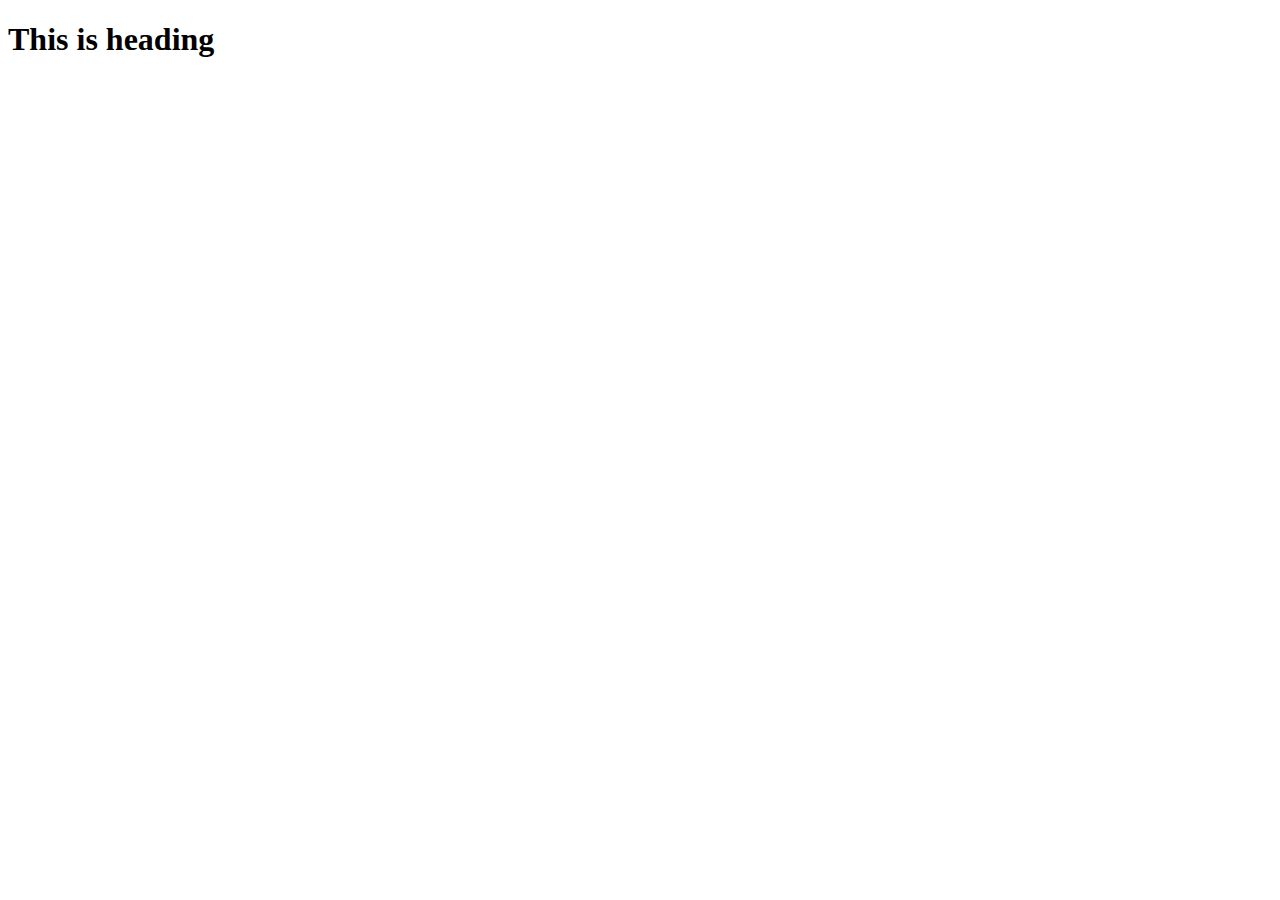
==== index.html @ 37a06f7b "Added heading" ====
<!DOCTYPE html>
<html lang="en">
<head>
    <meta charset="UTF-8">
    <meta http-equiv="X-UA-Compatible" content="IE=edge">
    <meta name="viewport" content="width=device-width, initial-scale=1.0">
    <title>Document</title>
</head>
<body>
    <h1>This is heading </h1>
</body>
</html>
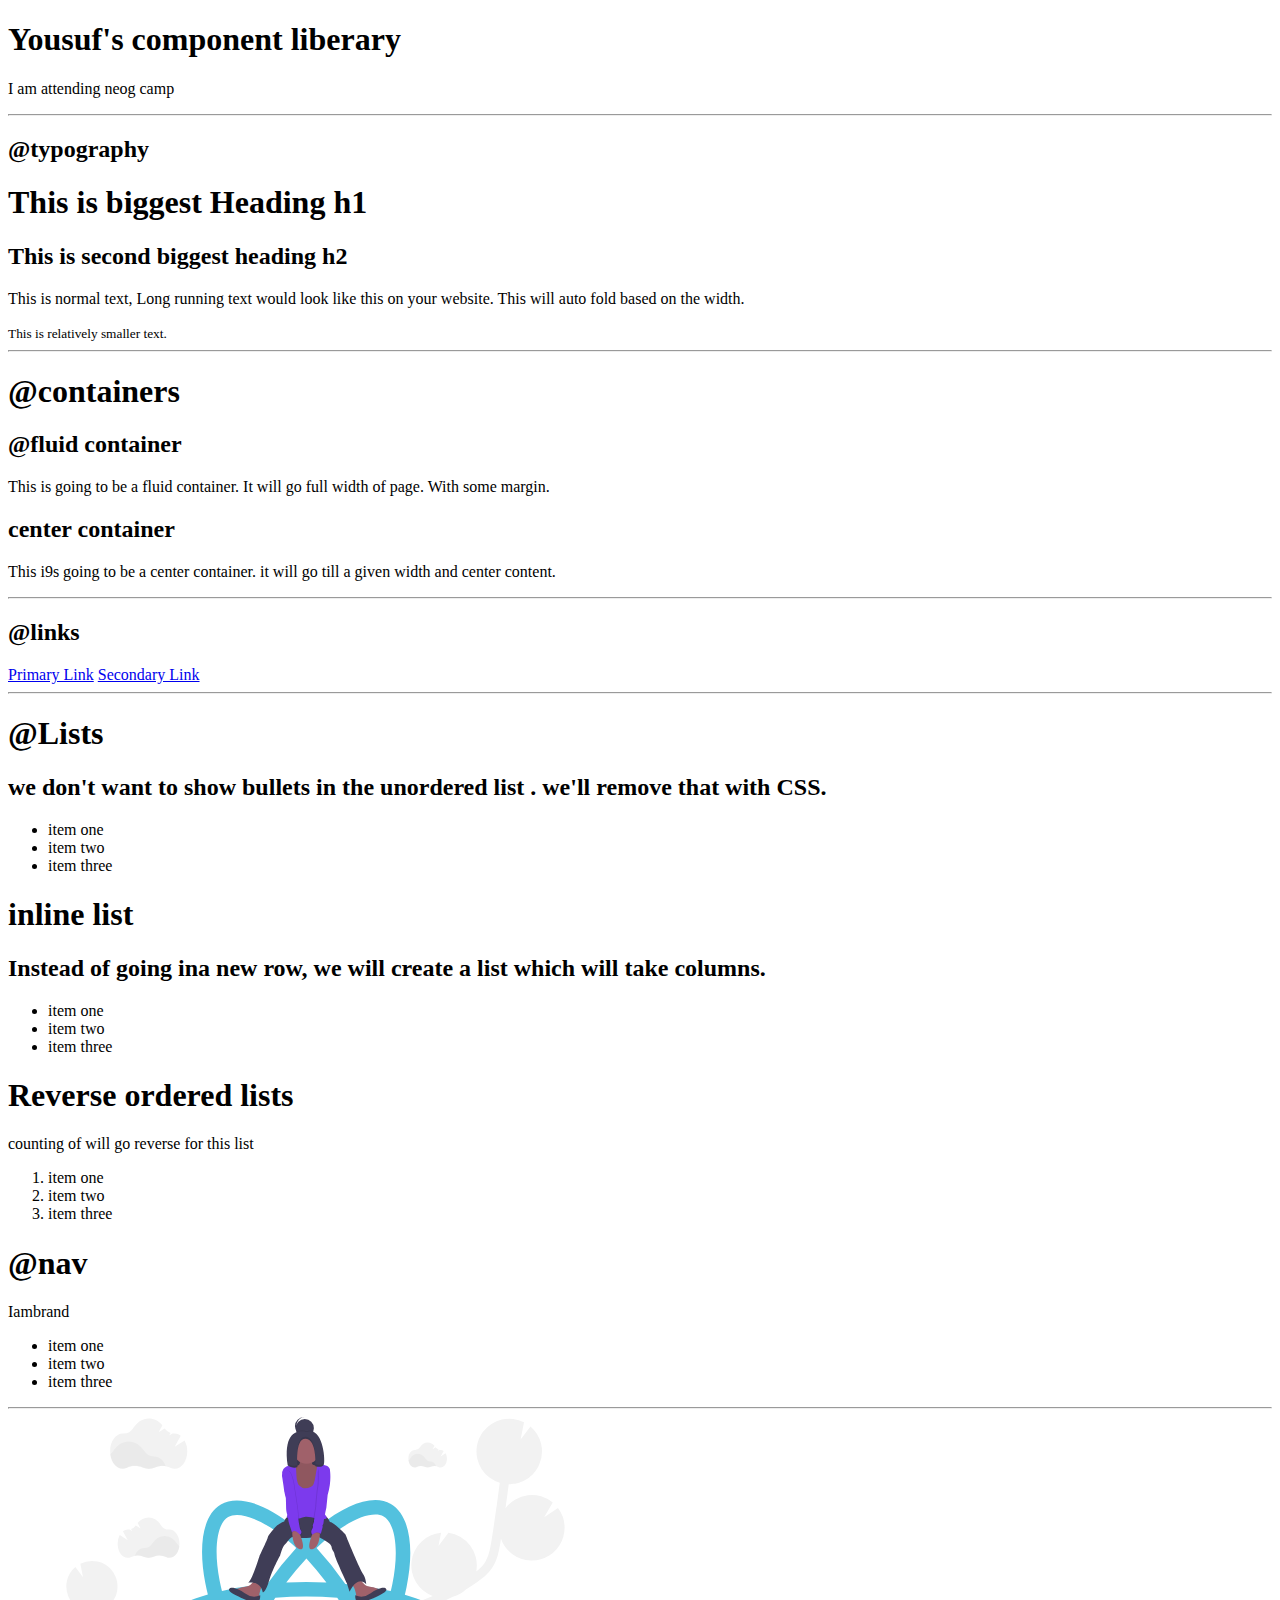
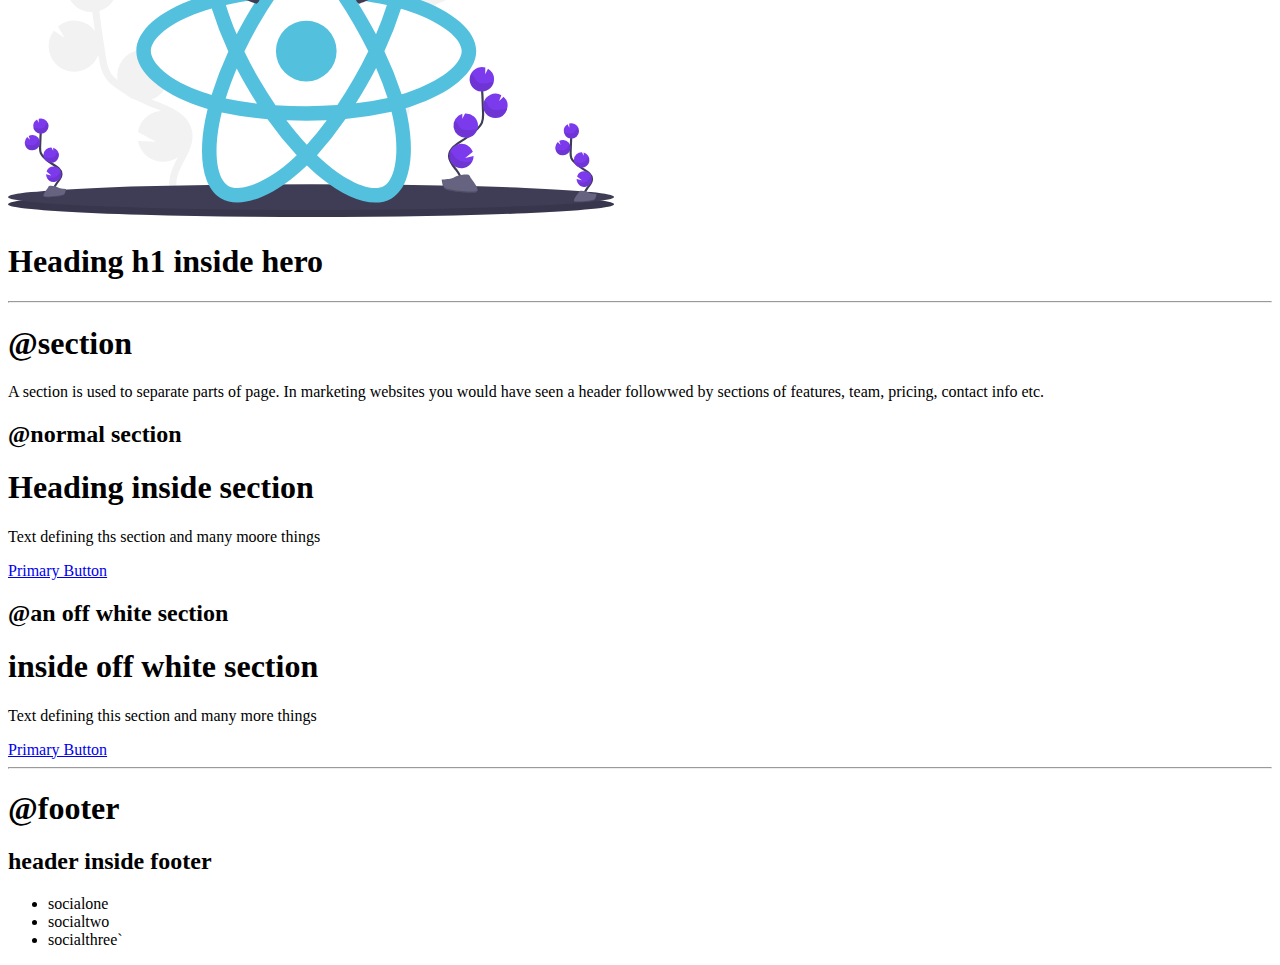
==== commit f014b7ce: "Build the components for the side without css" ====
--- a/index.html
+++ b/index.html
@@ -4,9 +4,122 @@
     <meta charset="UTF-8">
     <meta http-equiv="X-UA-Compatible" content="IE=edge">
     <meta name="viewport" content="width=device-width, initial-scale=1.0">
-    <title>Document</title>
+    <title>component Libarary</title>
 </head>
 <body>
-    <h1>This is heading </h1>
+    <h1>Yousuf's component liberary </h1>
+    <p>I am attending neog camp  </p> 
+
+    <hr>
+    <h2>@typography</h2>
+    <h1>This is biggest Heading h1</h1>
+    <h2>This is second biggest heading h2</h2>
+    <p>This is normal text, Long running text would look like this on your website. This will auto fold based on the width.</p>
+
+    <small>This is relatively smaller text.</small>
+    
+    <hr>
+
+    <h1>@containers</h1>
+
+    <h2>@fluid container</h2>
+
+    <p>This is going to be a fluid container. It will go full width of page. With some margin.</p>
+
+    <h2>center container</h2>
+
+    <p>This i9s going to be a center container. it will go till a given width and center content.</p>
+
+    <hr>
+
+    <h2>@links</h2>
+
+    <a href="/">Primary Link</a>
+    <a href="/">Secondary Link</a>
+
+    <hr>
+
+    <h1>@Lists</h1>
+    
+    <h2>we don't want to show bullets in the unordered list . we'll remove that with CSS.</h2>
+
+    <ul>
+        <li>item one</li>
+        <li>item two</li>
+        <li>item three</li>
+    </ul>
+
+    <h1>inline list </h1>
+
+    <h2>Instead of going ina new row, we will create a list which will take columns.</h2>
+
+    <ul>
+        <li>item one</li>
+        <li>item two</li>
+        <li>item three</li>
+    </ul>
+
+    <h1>Reverse ordered lists</h1>
+
+    <p>counting of will go reverse for this list </p>
+
+    <ol>
+        <li>item one</li>
+        <li>item two</li>
+        <li>item three</li>
+    </ol>
+
+    <h1>@nav</h1>
+
+    <nav>
+        <div>Iambrand</div>
+        <ul>
+            <li>item one</li>
+            <li>item two</li>
+            <li>item three</li>
+        </ul>
+    </nav>
+
+    <hr>
+
+    <header>
+        <img height="400ox" width="'400px" src="images/hero.svg" alt="">
+        <h1>Heading h1 inside hero</h1>
+    </header>
+
+    <hr>
+
+    <h1>@section</h1>
+
+    <p>A section is used to separate parts of page. In marketing websites you would have seen a header followwed by sections of features, team, pricing, contact info etc.</p>
+
+    <h2>@normal section</h2>
+
+    <h1>Heading inside section</h1>
+
+    <p>Text defining ths section and many moore things </p>
+
+    <a href="/">Primary Button</a>
+
+    <h2>@an off white section</h2>
+
+    <h1>inside off white section</h1>
+
+    <p>Text defining this section and many more things</p>
+
+    <a href="/">Primary Button</a>
+
+    <hr>
+
+    <h1>@footer</h1>
+
+    <h2>header inside footer</h2>
+
+    <ul>
+        <li>socialone</li>
+        <li>socialtwo</li>
+        <li>socialthree`</li>
+    </ul>
+
 </body>
 </html>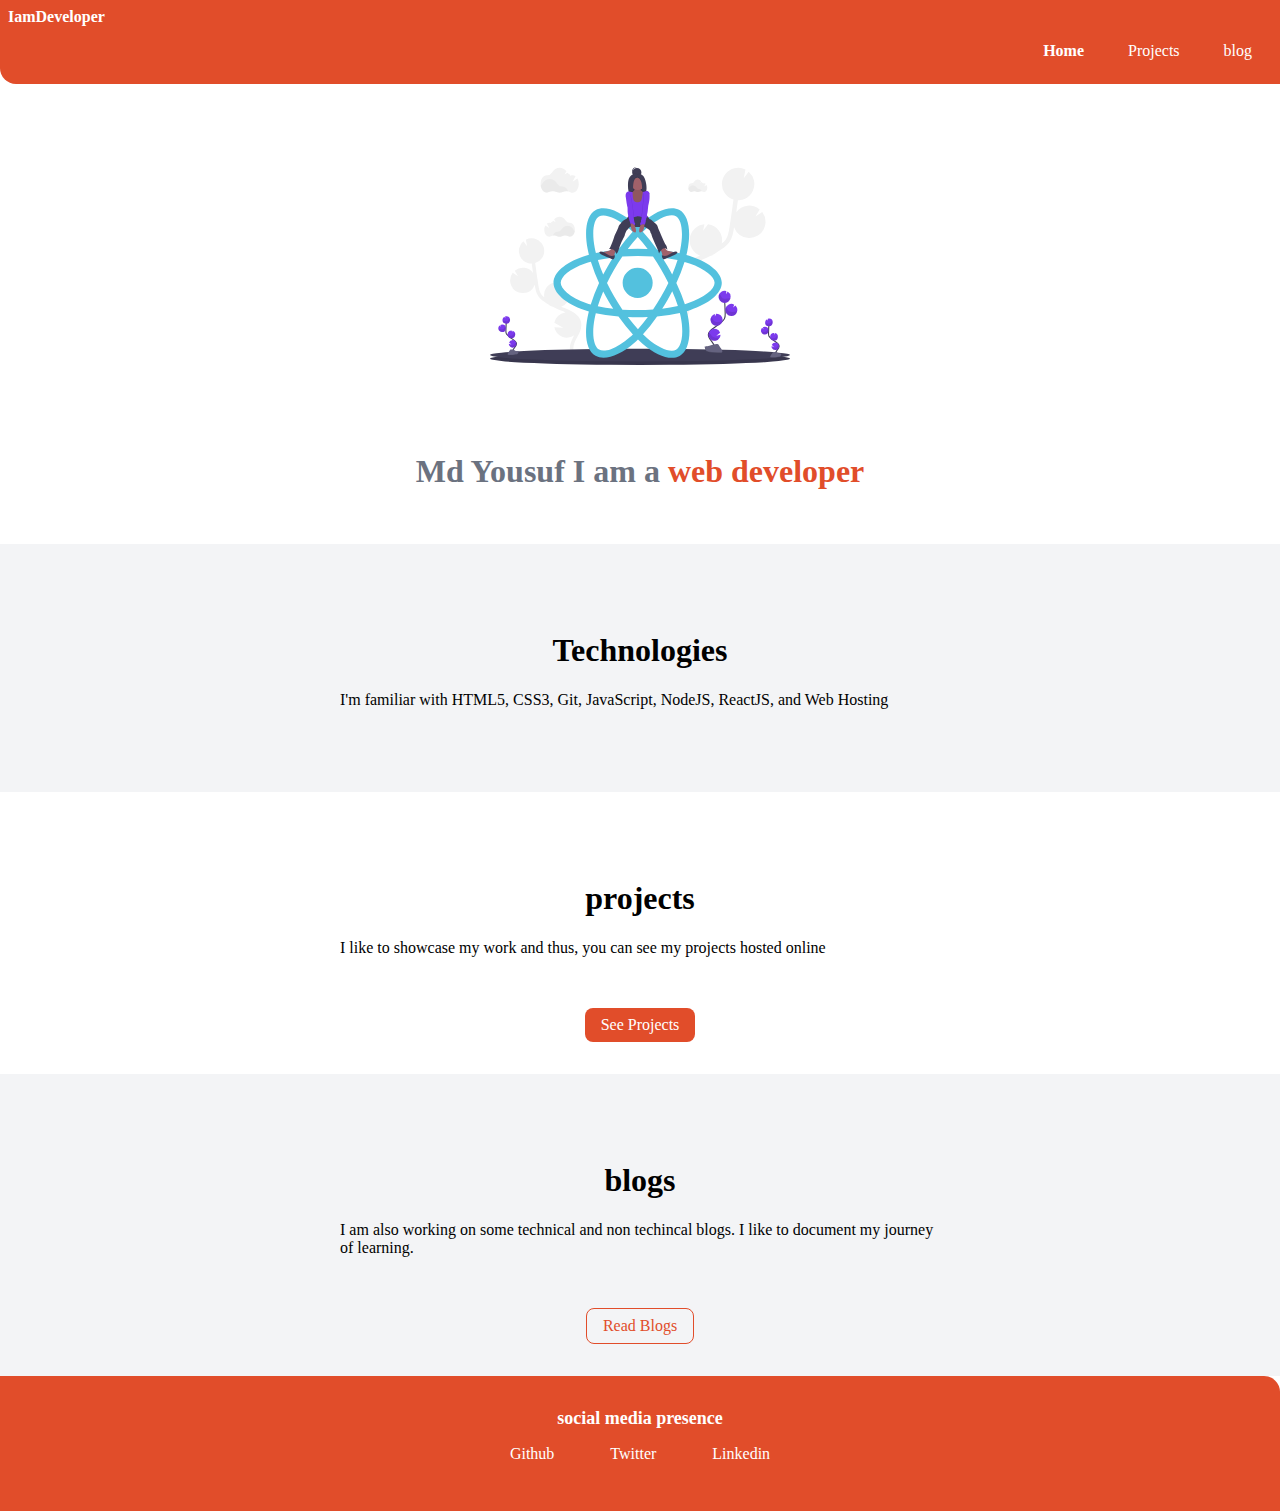
==== commit 83ba5f0d: "updated" ====
--- a/index.html
+++ b/index.html
@@ -4,122 +4,63 @@
     <meta charset="UTF-8">
     <meta http-equiv="X-UA-Compatible" content="IE=edge">
     <meta name="viewport" content="width=device-width, initial-scale=1.0">
-    <title>component Libarary</title>
+    <title>Home | md Yousuf's portfolio</title>
+    <link rel="stylesheet" href="style.css">
 </head>
 <body>
-    <h1>Yousuf's component liberary </h1>
-    <p>I am attending neog camp  </p> 
-
-    <hr>
-    <h2>@typography</h2>
-    <h1>This is biggest Heading h1</h1>
-    <h2>This is second biggest heading h2</h2>
-    <p>This is normal text, Long running text would look like this on your website. This will auto fold based on the width.</p>
-
-    <small>This is relatively smaller text.</small>
-    
-    <hr>
-
-    <h1>@containers</h1>
-
-    <h2>@fluid container</h2>
-
-    <p>This is going to be a fluid container. It will go full width of page. With some margin.</p>
-
-    <h2>center container</h2>
-
-    <p>This i9s going to be a center container. it will go till a given width and center content.</p>
-
-    <hr>
-
-    <h2>@links</h2>
-
-    <a href="/">Primary Link</a>
-    <a href="/">Secondary Link</a>
-
-    <hr>
-
-    <h1>@Lists</h1>
-    
-    <h2>we don't want to show bullets in the unordered list . we'll remove that with CSS.</h2>
-
-    <ul>
-        <li>item one</li>
-        <li>item two</li>
-        <li>item three</li>
-    </ul>
-
-    <h1>inline list </h1>
-
-    <h2>Instead of going ina new row, we will create a list which will take columns.</h2>
-
-    <ul>
-        <li>item one</li>
-        <li>item two</li>
-        <li>item three</li>
-    </ul>
-
-    <h1>Reverse ordered lists</h1>
-
-    <p>counting of will go reverse for this list </p>
-
-    <ol>
-        <li>item one</li>
-        <li>item two</li>
-        <li>item three</li>
-    </ol>
-
-    <h1>@nav</h1>
-
-    <nav>
-        <div>Iambrand</div>
-        <ul>
-            <li>item one</li>
-            <li>item two</li>
-            <li>item three</li>
+    <nav class="navigation container">
+        <div class="nav-brand">IamDeveloper</div>
+        <ul class="list-non-bullet nav-pills">
+            <li class="list-item-inline"><a class="link link-active" href="/">Home</a></li class="list-item-inline">
+            <li class="list-item-inline"><a class="link" href="/projects.html
+                ">Projects</a></li class="list-item-inline">
+            <li class="list-item-inline"><a class="link" href="/blogs.html">blog</a></li>
         </ul>
     </nav>
 
-    <hr>
-
-    <header>
-        <img height="400ox" width="'400px" src="images/hero.svg" alt="">
-        <h1>Heading h1 inside hero</h1>
+    <header class="hero">
+        <img class="hero-img" height="300ox" width="300px" src="images/hero.svg" alt="">
+        <h1 class="hero-heading">Md Yousuf I am a <span class="heading-inverted">web developer</span> </h1>
     </header>
 
-    <hr>
+    <section class="section ow">
+        <div class="container container-center">
+            <h1>Technologies</h1>
+            <p>I'm familiar with HTML5, CSS3, Git, JavaScript, NodeJS, ReactJS, and Web Hosting</p>
+        </div>
+       
+       </section>
 
-    <h1>@section</h1>
+    <section class="section">
+        <div class="container container-center">
+            <h1>projects</h1>
+            <p>I like to showcase my work and thus, you can see my projects hosted online</p>
+        </div>
+        <div class="button">
+            <a class="link link-primary" href="/projects.html">See Projects</a>
+        </div>
+       
+       </section>
+    
+       <section class="section ow">
+        <div class="container container-center">
+            <h1>blogs</h1>
+            <p>I am also working on some technical and non techincal blogs. I like to document my journey of learning.</p>
+        </div>
+        <div class="button">
+            <a class="link link-secondary" href="/blogs.html">Read Blogs</a>
+        </div>
+       </section>
 
-    <p>A section is used to separate parts of page. In marketing websites you would have seen a header followwed by sections of features, team, pricing, contact info etc.</p>
-
-    <h2>@normal section</h2>
-
-    <h1>Heading inside section</h1>
-
-    <p>Text defining ths section and many moore things </p>
-
-    <a href="/">Primary Button</a>
-
-    <h2>@an off white section</h2>
-
-    <h1>inside off white section</h1>
-
-    <p>Text defining this section and many more things</p>
-
-    <a href="/">Primary Button</a>
-
-    <hr>
-
-    <h1>@footer</h1>
-
-    <h2>header inside footer</h2>
-
-    <ul>
-        <li>socialone</li>
-        <li>socialtwo</li>
-        <li>socialthree`</li>
-    </ul>
-
+       <footer class="footer">
+        <div class="footer-header"
+        >social media presence</div>
+    
+        <ul class="social-links list-non-bullet">
+            <li class="list-item-inline" > <a class="link" href="https://github.com/mdyousuf10"> Github</a> </li>
+            <li class="list-item-inline" > <a class="link" href="">Twitter</a> </li>
+            <li class="list-item-inline" > <a class="link" href="https://www.linkedin.com/in/md-yousuf-farooqui-773916187/">Linkedin</a> </li>
+        </ul>
+    </footer>
 </body>
 </html>--- a/style.css
+++ b/style.css
@@ -0,0 +1,146 @@
+@import url(":https://fonts.googleapis.com/css2?family=Work+Sans:wght@300&display=swap");
+
+:root{
+    --primary-color: #E14D2A;
+    --dark-gray: #6b7280;
+    --off-white: #f3f4f6;
+}
+
+body{
+    font-family: "work sans";
+    margin: 0px;
+    
+}
+
+hr{
+    margin: 2rem,0rem;
+}
+
+.margin-md{
+    margin: 2rem;
+}
+
+/* Buttons */
+
+.button{
+    display: flex;
+    align-items: center;
+}
+
+/* conntainers */
+.container{
+    padding-left: 1rem;
+    padding-right: 1rem;
+}
+.container-center{
+    max-width: 600px;
+    margin:auto;
+    padding: 35px;
+}
+/* links*/
+.link{
+    text-decoration: none;
+    padding: 0.5rem 1rem;
+    margin: auto;
+}
+.link-primary{
+    background-color: var(--primary-color);
+    border-radius: 0.5rem;
+    color: white;
+}
+.link-secondary{
+    color: var(--primary-color);
+    border-radius: 0.5rem;
+    border: 1px solid var(--primary-color);
+}
+
+/* list */
+
+.list-non-bullet{
+    list-style: none ;
+    padding: 0rem, 0.5rem;
+}
+.list-item-inline{
+    display: inline;
+    padding: 10px;
+
+}
+
+/* navigation */
+
+.navigation{
+    background-color: var(--primary-color);
+    color: white;
+    border-bottom-left-radius: 1rem;
+    padding: 0.5rem;
+}
+
+.navigation .nav-brand{
+    font-weight: bold;
+}
+
+.navigation .nav-pills{
+    text-align: right;
+}
+.navigation .link{
+    color: white;
+    padding: 10px;
+
+}
+.navigation .link-active{
+    font-weight: bold;
+}
+
+/* header */
+.hero{
+    padding: 2rem;
+}
+.hero .hero-img{
+    max-width: 500px;
+    display: block;
+    margin: auto;
+}
+.hero .hero-heading{
+    padding-top: 1rem;
+    color: var(--dark-gray);
+    text-align: center;
+}
+.hero .hero-heading
+.heading-inverted{
+    color: var(--primary-color);
+}
+
+/* sections */
+.section{
+    padding: 2rem;
+}
+
+.section h1{
+    text-align: center;
+
+}
+
+.ow{
+    background-color: var(--off-white);
+}
+
+/* footer */
+
+.footer{
+    background-color: var(--primary-color);
+    padding: 2rem 1rem;
+    text-align: center;
+    color: white;
+    border-top-right-radius:1rem ;
+}
+.footer .footer-header{
+    font-weight: bold;
+    font-size: large;
+}
+
+.footer .link{
+    color: white;
+}
+.footer ul{
+    padding-inline-start: 0px;
+}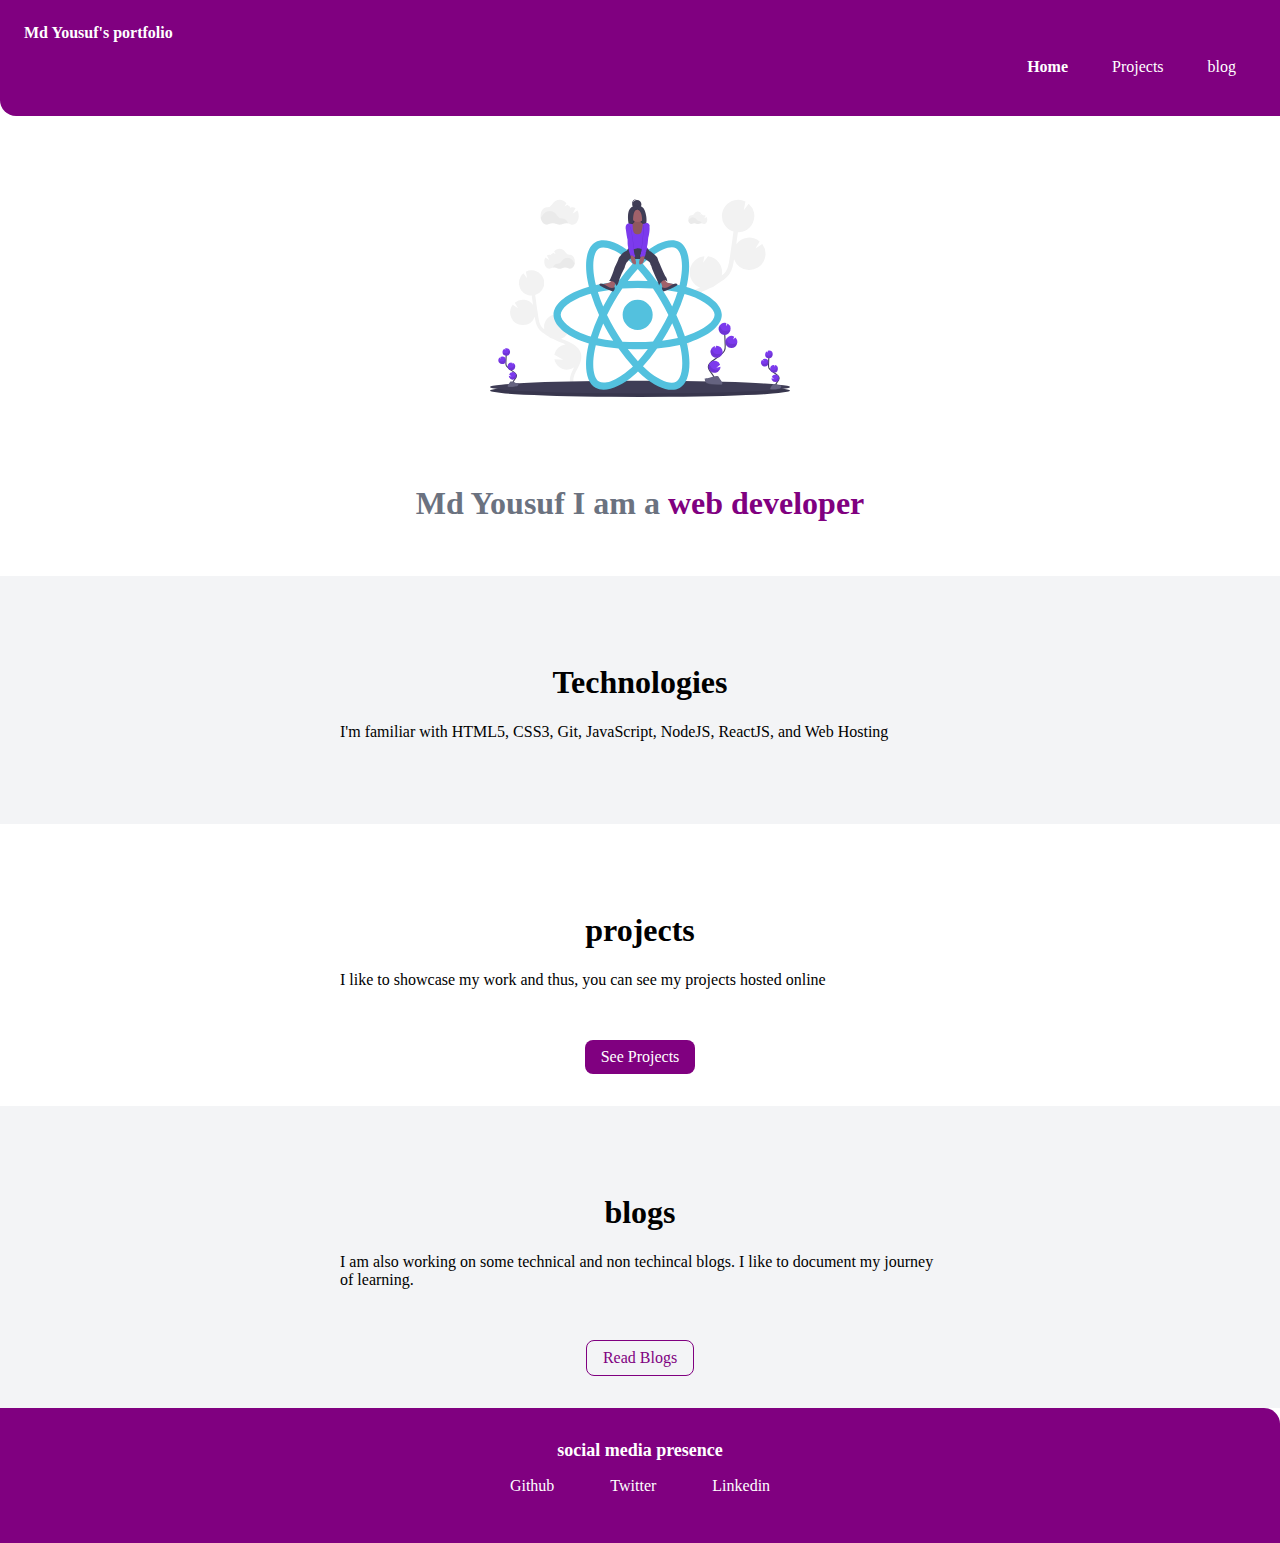
==== commit a9b4c0eb: "update" ====
--- a/index.html
+++ b/index.html
@@ -9,7 +9,7 @@
 </head>
 <body>
     <nav class="navigation container">
-        <div class="nav-brand">IamDeveloper</div>
+        <div class="nav-brand">Md Yousuf's portfolio</div>
         <ul class="list-non-bullet nav-pills">
             <li class="list-item-inline"><a class="link link-active" href="/">Home</a></li class="list-item-inline">
             <li class="list-item-inline"><a class="link" href="/projects.html
--- a/style.css
+++ b/style.css
@@ -1,7 +1,7 @@
 @import url(":https://fonts.googleapis.com/css2?family=Work+Sans:wght@300&display=swap");
 
 :root{
-    --primary-color: #E14D2A;
+    --primary-color: purple;
     --dark-gray: #6b7280;
     --off-white: #f3f4f6;
 }
@@ -72,7 +72,7 @@
     background-color: var(--primary-color);
     color: white;
     border-bottom-left-radius: 1rem;
-    padding: 0.5rem;
+    padding: 1.5rem;
 }
 
 .navigation .nav-brand{
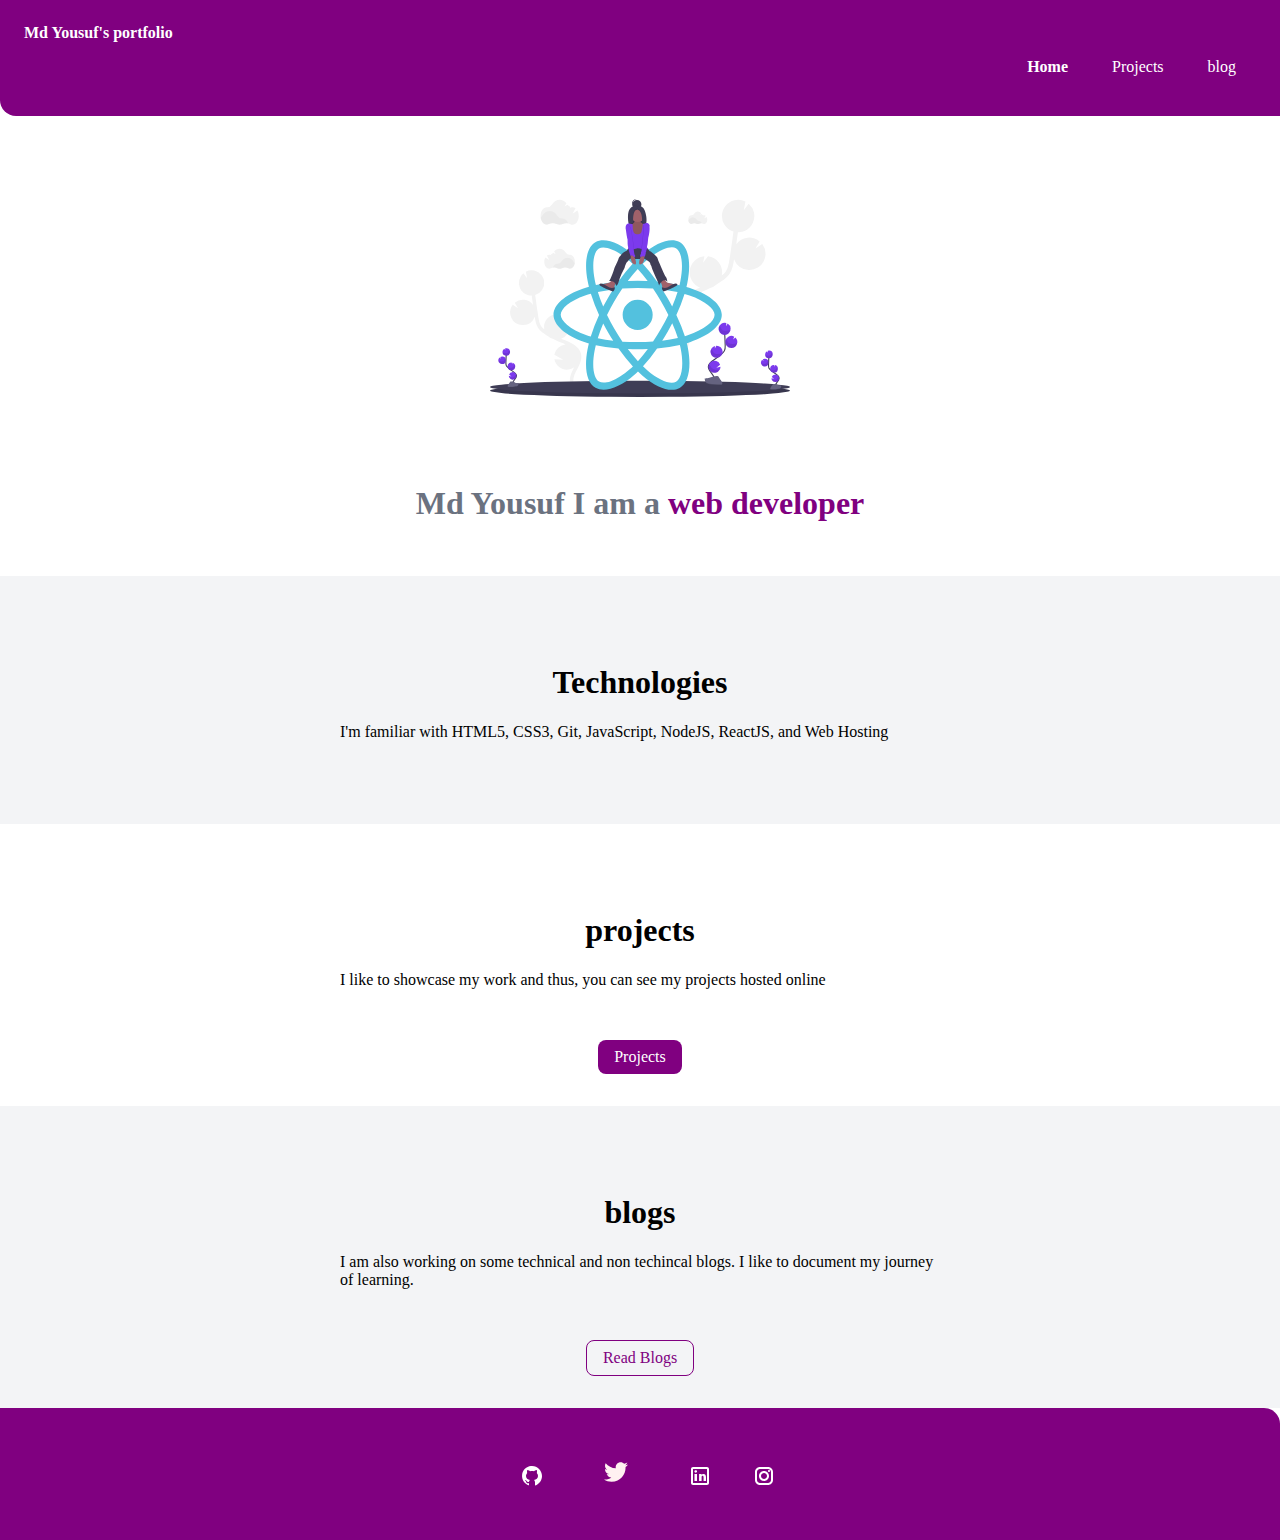
==== commit 32bff325: "added new styling" ====
--- a/index.html
+++ b/index.html
@@ -19,7 +19,7 @@
     </nav>
 
     <header class="hero">
-        <img class="hero-img" height="300ox" width="300px" src="images/hero.svg" alt="">
+        <img class="hero-img" height="300ox" width="300px" class="social-icons" src="images/hero.svg" alt="">
         <h1 class="hero-heading">Md Yousuf I am a <span class="heading-inverted">web developer</span> </h1>
     </header>
 
@@ -37,7 +37,7 @@
             <p>I like to showcase my work and thus, you can see my projects hosted online</p>
         </div>
         <div class="button">
-            <a class="link link-primary" href="/projects.html">See Projects</a>
+            <a class="link link-primary " href="/projects.html">Projects</a>
         </div>
        
        </section>
@@ -53,13 +53,19 @@
        </section>
 
        <footer class="footer">
-        <div class="footer-header"
-        >social media presence</div>
+        
     
         <ul class="social-links list-non-bullet">
-            <li class="list-item-inline" > <a class="link" href="https://github.com/mdyousuf10"> Github</a> </li>
-            <li class="list-item-inline" > <a class="link" href="">Twitter</a> </li>
-            <li class="list-item-inline" > <a class="link" href="https://www.linkedin.com/in/md-yousuf-farooqui-773916187/">Linkedin</a> </li>
+            <li class="list-item-inline" > <a class="link" href="https://github.com/mdyousuf10"> 
+                <img  class="social-icons" src="/images/github.svg" alt="">
+            </a> </li>
+            <li class="list-item-inline" > <a class="link" href="">
+                <img class="social-icons" src="/images/twitter.svg" alt="" srcset="">
+            </a> </li>
+            <li class="list-item-inline" > <a class="link" href="https://www.linkedin.com/in/md-yousuf-farooqui-773916187/">
+                <img class="social-icons" src="/images/linkedin.svg" alt="" srcset="">
+            </a> </li>
+            <li class="list-item-inline"><a href=""><img class="social-icons" src="/images/instagram.svg" alt="" srcset=""></a></li>
         </ul>
     </footer>
 </body>
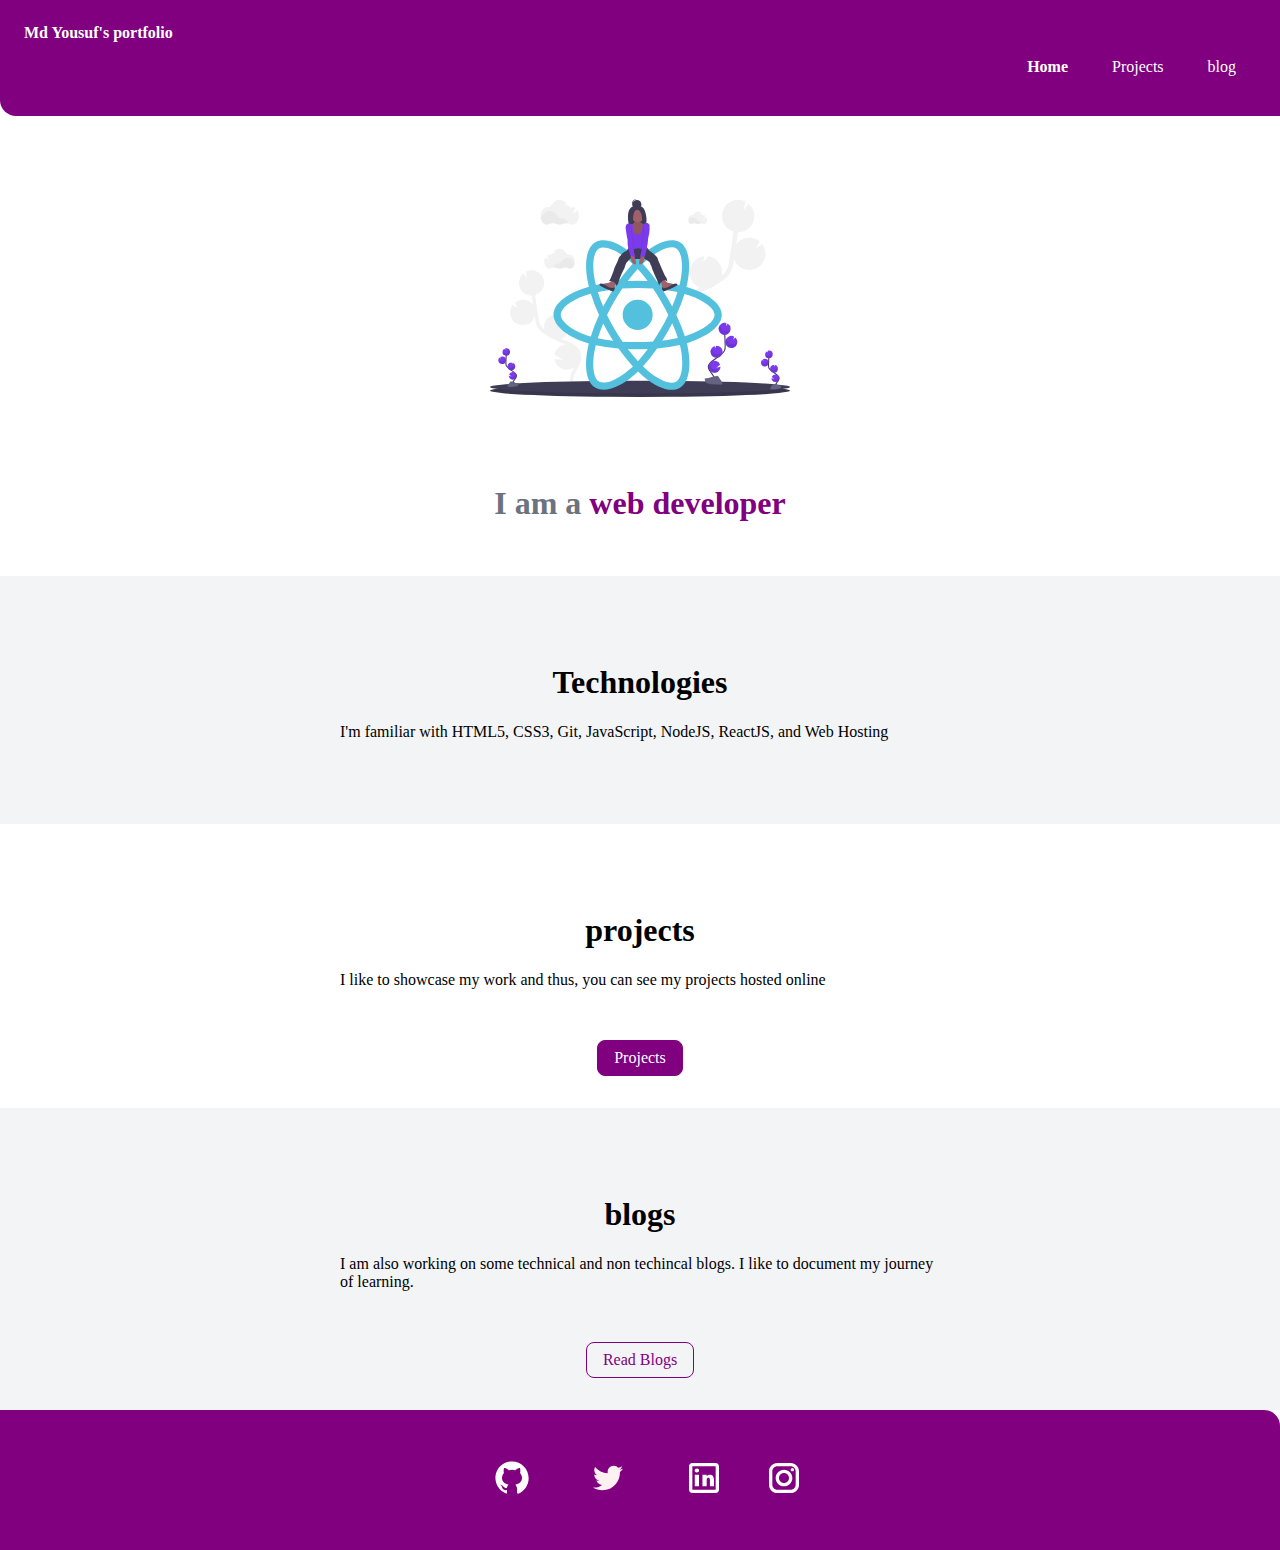
==== commit 2c89dd7d: "added" ====
--- a/index.html
+++ b/index.html
@@ -20,7 +20,7 @@
 
     <header class="hero">
         <img class="hero-img" height="300ox" width="300px" class="social-icons" src="images/hero.svg" alt="">
-        <h1 class="hero-heading">Md Yousuf I am a <span class="heading-inverted">web developer</span> </h1>
+        <h1 class="hero-heading">I am a <span class="heading-inverted">web developer</span> </h1>
     </header>
 
     <section class="section ow">
--- a/style.css
+++ b/style.css
@@ -47,11 +47,20 @@
     background-color: var(--primary-color);
     border-radius: 0.5rem;
     color: white;
+    border: 1px solid var(--primary-color);
+}
+.link-primary:hover{
+    background-color: white;
+    color: black;
 }
 .link-secondary{
     color: var(--primary-color);
     border-radius: 0.5rem;
     border: 1px solid var(--primary-color);
+}
+.link-secondary:hover{
+    background-color: var(--primary-color);
+    color: white;
 }
 
 /* list */
@@ -85,10 +94,12 @@
 .navigation .link{
     color: white;
     padding: 10px;
-
 }
 .navigation .link-active{
     font-weight: bold;
+}
+.link:hover{
+    color: var(--dark-gray);
 }
 
 /* header */
@@ -99,6 +110,10 @@
     max-width: 500px;
     display: block;
     margin: auto;
+    transition: transform .2s; /* Animation */
+}
+.hero-img:hover{
+        transform: scale(1.2);
 }
 .hero .hero-heading{
     padding-top: 1rem;
@@ -143,4 +158,11 @@
 }
 .footer ul{
     padding-inline-start: 0px;
-}+}
+.social-icons {
+    width: 40px;
+    transition: transform .2s; /* Animation */
+}
+.social-icons:hover{
+    transform: scale(1.2);
+}
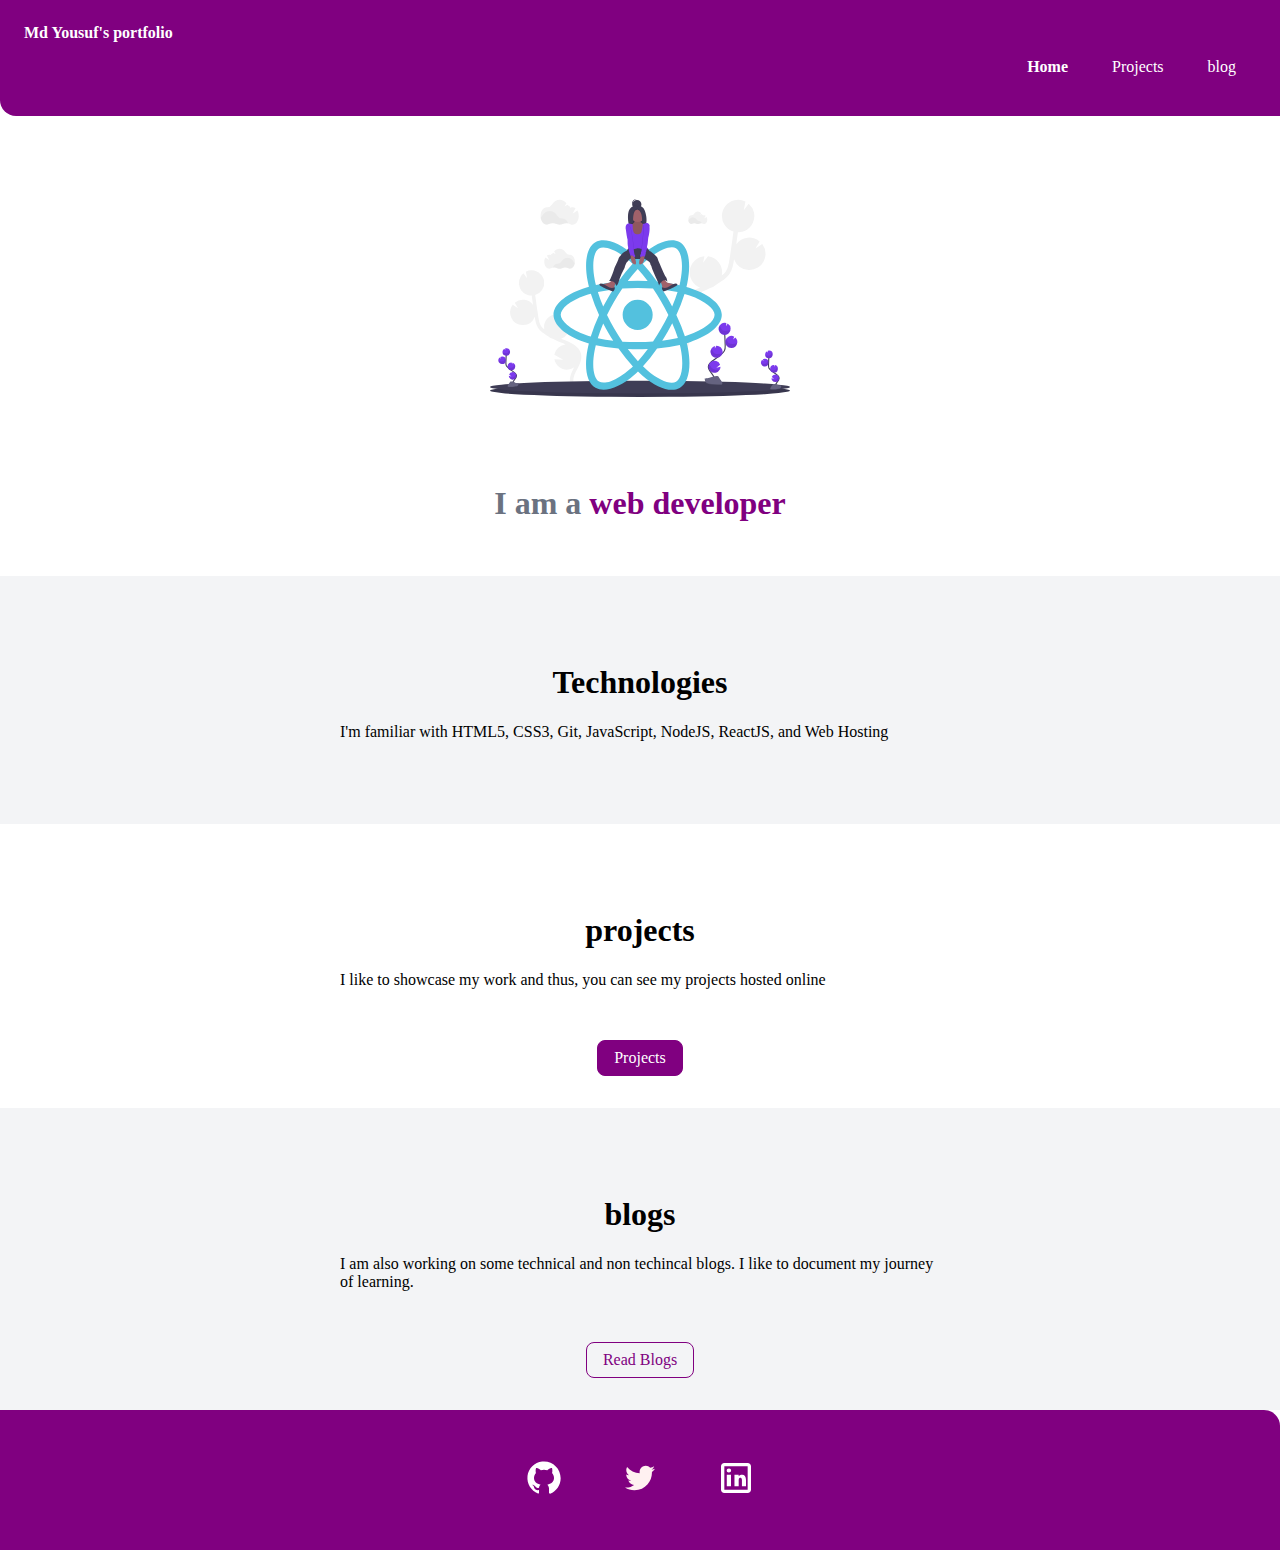
==== commit fb91fea2: "footer update" ====
--- a/index.html
+++ b/index.html
@@ -56,16 +56,15 @@
         
     
         <ul class="social-links list-non-bullet">
-            <li class="list-item-inline" > <a class="link" href="https://github.com/mdyousuf10"> 
+            <li class="list-item-inline" > <a class="link" href="https://github.com/mdyousuf10" target="_blank">  
                 <img  class="social-icons" src="/images/github.svg" alt="">
             </a> </li>
-            <li class="list-item-inline" > <a class="link" href="">
+            <li class="list-item-inline" > <a class="link" href="https://twitter.com/YousufFarooqui0" target="_blank">
                 <img class="social-icons" src="/images/twitter.svg" alt="" srcset="">
             </a> </li>
-            <li class="list-item-inline" > <a class="link" href="https://www.linkedin.com/in/md-yousuf-farooqui-773916187/">
+            <li class="list-item-inline" > <a class="link" href="https://www.linkedin.com/in/md-yousuf-farooqui-773916187/" target="_blank">
                 <img class="social-icons" src="/images/linkedin.svg" alt="" srcset="">
             </a> </li>
-            <li class="list-item-inline"><a href=""><img class="social-icons" src="/images/instagram.svg" alt="" srcset=""></a></li>
         </ul>
     </footer>
 </body>
